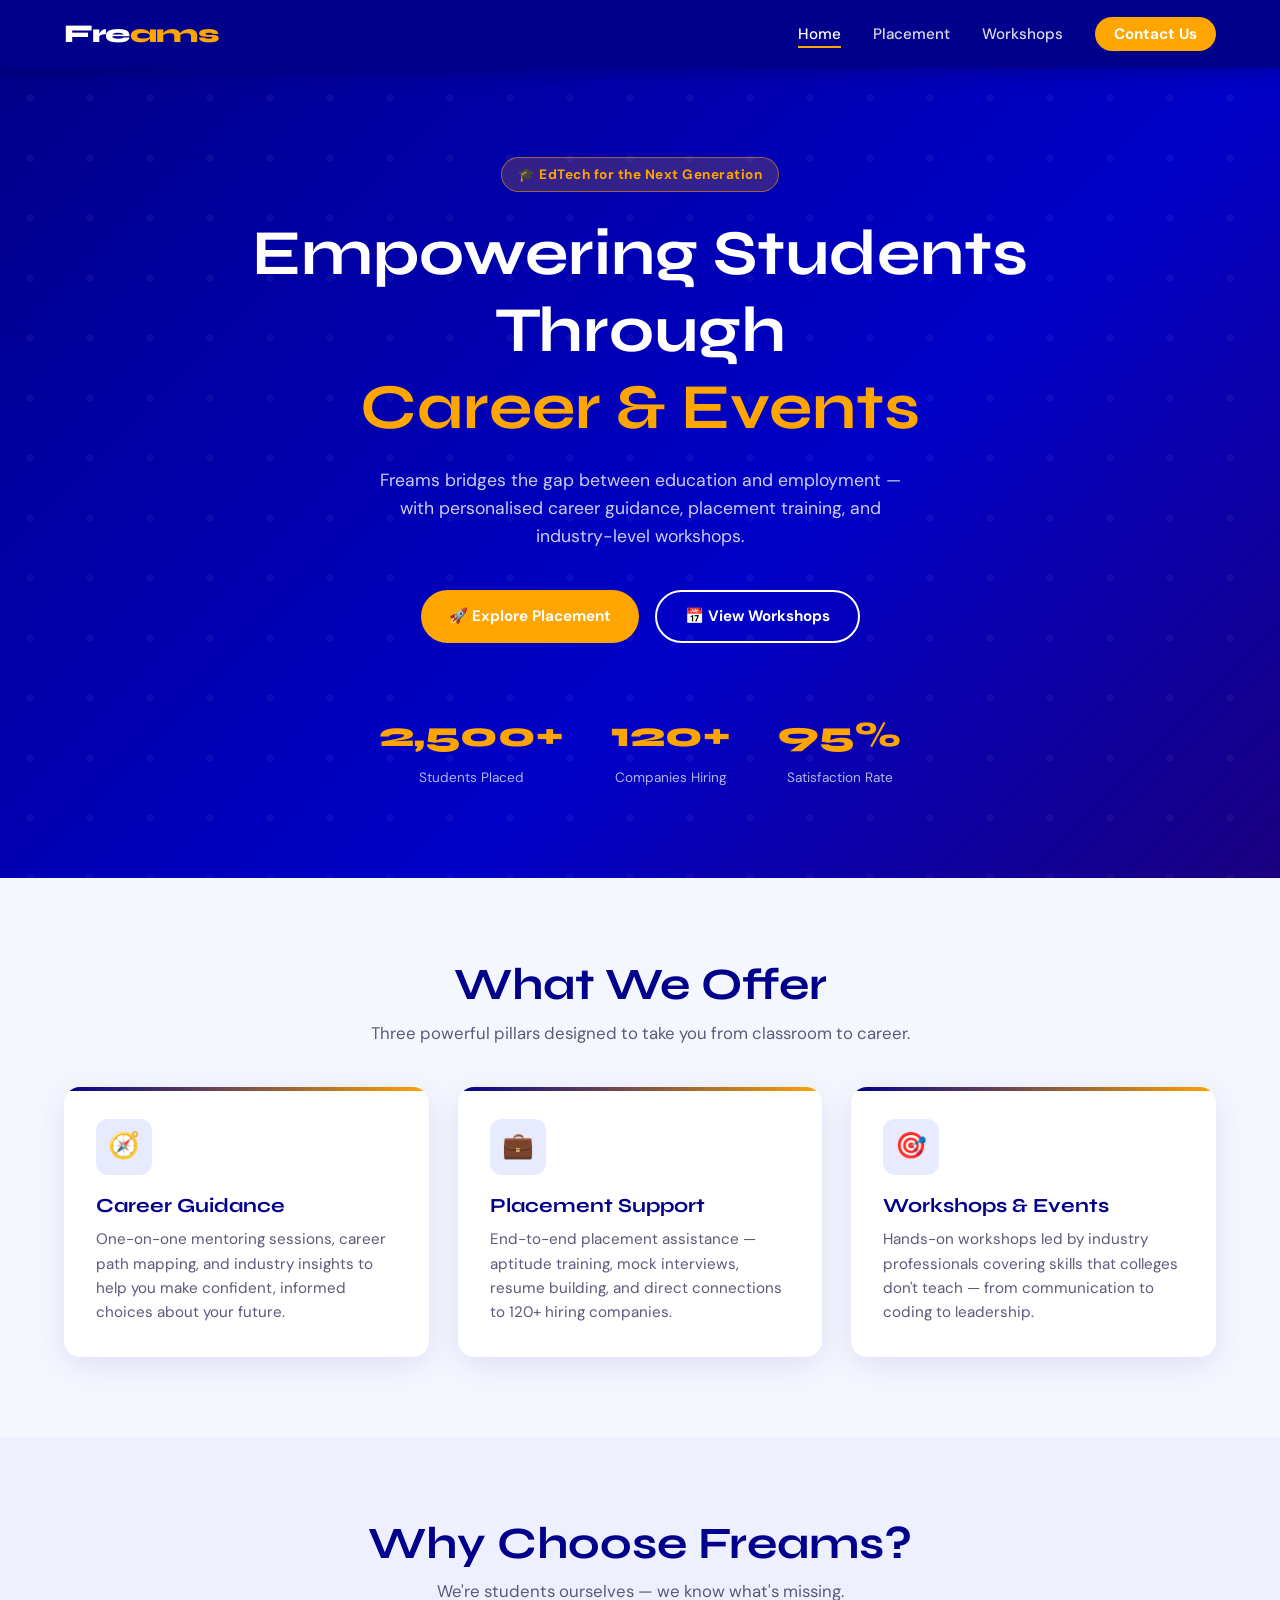
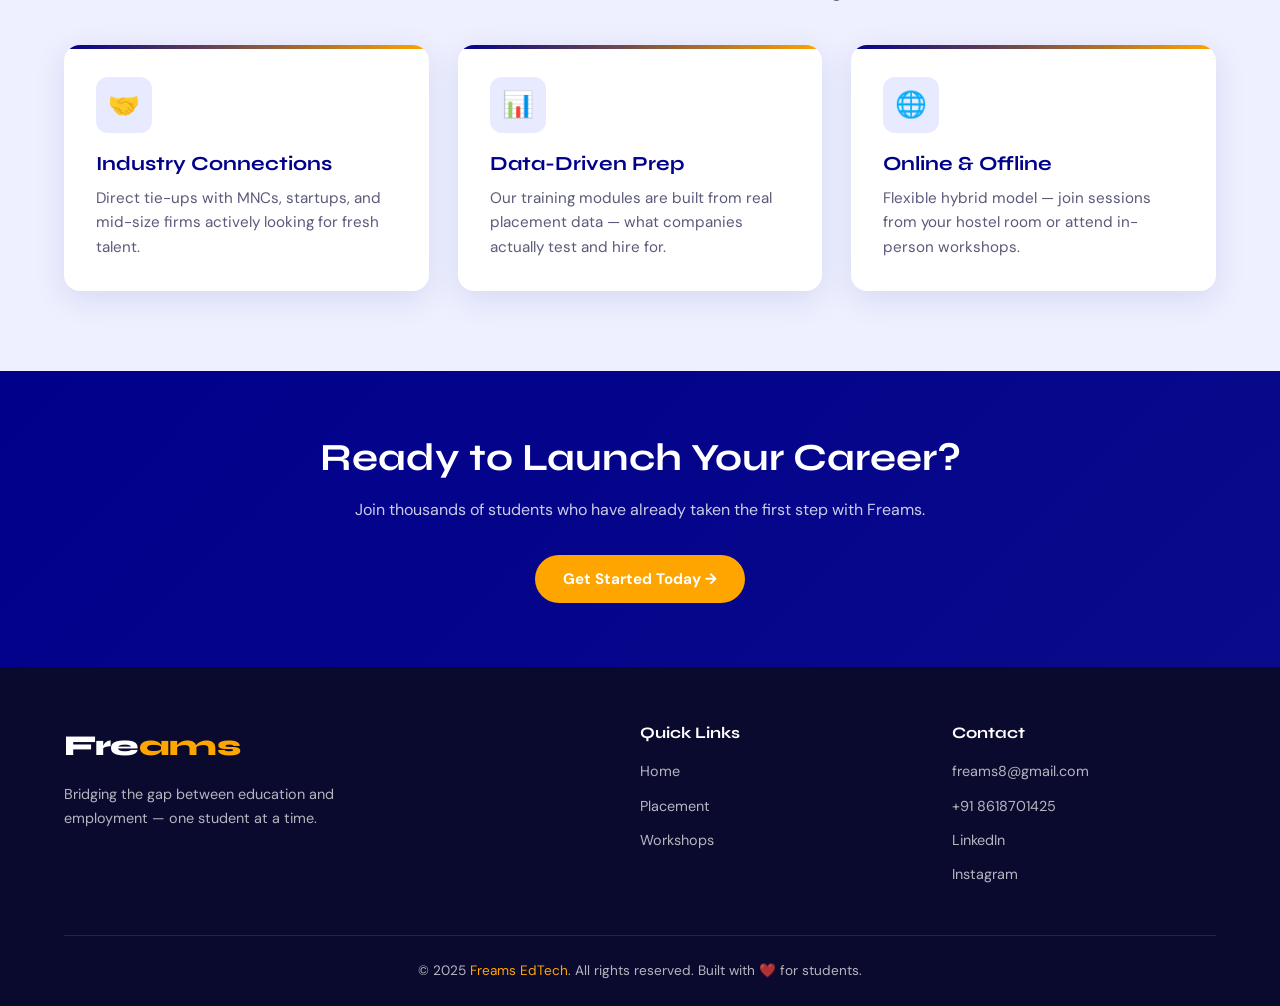
==== index.html @ 82f6578a "Add files via upload" ====
<!DOCTYPE html>
<html lang="en">
<head>
  <meta charset="UTF-8" />
  <meta name="viewport" content="width=device-width, initial-scale=1.0" />
  <title>Freams — Empowering Students Through Career &amp; Events</title>
  <meta name="description" content="Freams EdTech helps students with career guidance, placement support, and workshops." />
  <link rel="stylesheet" href="style.css" />
</head>
<body>

  <!-- ====== NAV ====== -->
  <nav>
    <a href="index.html" class="nav-logo">Fre<span>ams</span></a>
    <ul class="nav-links">
      <li><a href="index.html">Home</a></li>
      <li><a href="placement.html">Placement</a></li>
      <li><a href="workshops.html">Workshops</a></li>
      <li><a href="#contact" class="nav-cta">Contact Us</a></li>
    </ul>
    <div class="hamburger" aria-label="Toggle menu" role="button" tabindex="0">
      <span></span><span></span><span></span>
    </div>
  </nav>

  <!-- ====== HERO ====== -->
  <section class="hero">
    <div class="hero-content">
      <div class="hero-badge">🎓 EdTech for the Next Generation</div>
      <h1>Empowering Students Through<br /><em>Career &amp; Events</em></h1>
      <p>
        Freams bridges the gap between education and employment — with personalised career
        guidance, placement training, and industry-level workshops.
      </p>
      <div class="hero-btns">
        <a href="placement.html" class="btn btn-primary">🚀 Explore Placement</a>
        <a href="workshops.html" class="btn btn-outline">📅 View Workshops</a>
      </div>
      <div class="hero-stats">
        <div class="stat"><div class="stat-num">2,500+</div><div class="stat-label">Students Placed</div></div>
        <div class="stat"><div class="stat-num">120+</div><div class="stat-label">Companies Hiring</div></div>
        <div class="stat"><div class="stat-num">95%</div><div class="stat-label">Satisfaction Rate</div></div>
      </div>
    </div>
  </section>

  <!-- ====== SERVICES ====== -->
  <section id="services">
    <div class="section-center">
      <h2 class="section-title">What We Offer</h2>
      <p class="section-sub">
        Three powerful pillars designed to take you from classroom to career.
      </p>
    </div>
    <div class="cards-grid">

      <!-- Card 1 -->
      <div class="card-wrap">
        <div class="card">
          <div class="card-icon">🧭</div>
          <h3>Career Guidance</h3>
          <p>
            One-on-one mentoring sessions, career path mapping, and industry insights
            to help you make confident, informed choices about your future.
          </p>
        </div>
      </div>

      <!-- Card 2 -->
      <div class="card-wrap">
        <div class="card">
          <div class="card-icon">💼</div>
          <h3>Placement Support</h3>
          <p>
            End-to-end placement assistance — aptitude training, mock interviews,
            resume building, and direct connections to 120+ hiring companies.
          </p>
        </div>
      </div>

      <!-- Card 3 -->
      <div class="card-wrap">
        <div class="card">
          <div class="card-icon">🎯</div>
          <h3>Workshops &amp; Events</h3>
          <p>
            Hands-on workshops led by industry professionals covering skills that
            colleges don't teach — from communication to coding to leadership.
          </p>
        </div>
      </div>

    </div>
  </section>

  <!-- ====== WHY FREAMS ====== -->
  <section style="background: #eef0ff; padding: 5rem 5%;">
    <div style="max-width: 1200px; margin: 0 auto;">
      <div class="section-center">
        <h2 class="section-title">Why Choose Freams?</h2>
        <p class="section-sub">We're students ourselves — we know what's missing.</p>
      </div>
      <div class="cards-grid">
        <div class="card-wrap"><div class="card">
          <div class="card-icon">🤝</div>
          <h3>Industry Connections</h3>
          <p>Direct tie-ups with MNCs, startups, and mid-size firms actively looking for fresh talent.</p>
        </div></div>
        <div class="card-wrap"><div class="card">
          <div class="card-icon">📊</div>
          <h3>Data-Driven Prep</h3>
          <p>Our training modules are built from real placement data — what companies actually test and hire for.</p>
        </div></div>
        <div class="card-wrap"><div class="card">
          <div class="card-icon">🌐</div>
          <h3>Online &amp; Offline</h3>
          <p>Flexible hybrid model — join sessions from your hostel room or attend in-person workshops.</p>
        </div></div>
      </div>
    </div>
  </section>

  <!-- ====== CTA BAND ====== -->
  <div class="highlight-band">
    <h2>Ready to Launch Your Career?</h2>
    <p>Join thousands of students who have already taken the first step with Freams.</p>
    <a href="placement.html" class="btn btn-primary">Get Started Today →</a>
  </div>

  <!-- ====== FOOTER ====== -->
  <footer id="contact">
    <div class="footer-grid">
      <div class="footer-brand">
        <div class="nav-logo">Fre<span>ams</span></div>
        <p>Bridging the gap between education and employment — one student at a time.</p>
      </div>
      <div class="footer-col">
        <h4>Quick Links</h4>
        <ul>
          <li><a href="index.html">Home</a></li>
          <li><a href="placement.html">Placement</a></li>
          <li><a href="workshops.html">Workshops</a></li>
        </ul>
      </div>
      <div class="footer-col">
        <h4>Contact</h4>
        <ul>
          <li><a href="mailto:freams8@gmail.com">freams8@gmail.com</a></li>
          <li><a href="tel:+91 8618701425 ">+91 8618701425 </a></li>
          <li><a href="#">LinkedIn</a></li>
          <li><a href="#">Instagram</a></li>
        </ul>
      </div>
    </div>
    <div class="footer-bottom">
      <p>© 2025 <span>Freams EdTech</span>. All rights reserved. Built with ❤️ for students.</p>
    </div>
  </footer>

  <script src="script.js"></script>
</body>
</html>
---- style.css ----
/* =============================================
   FREAMS EdTech — style.css
   Color palette:
     Primary  : #00008B (deep blue)
     Secondary: #FFA500 (bright orange)
     Light bg : #F5F7FF
     Text dark: #1A1A2E
   ============================================= */

/* ---------- Google Fonts ---------- */
@import url('https://fonts.googleapis.com/css2?family=Syne:wght@600;800&family=DM+Sans:wght@300;400;500;700&display=swap');

/* ---------- CSS Variables ---------- */
:root {
  --blue:      #00008B;
  --blue-mid:  #0000b3;
  --blue-light:#e8eaff;
  --orange:    #FFA500;
  --orange-dk: #e69400;
  --white:     #ffffff;
  --bg:        #F5F7FF;
  --text:      #1A1A2E;
  --muted:     #5a5a7a;
  --card-bg:   #ffffff;
  --shadow:    0 8px 32px rgba(0,0,139,0.10);
  --radius:    16px;
  --transition: 0.35s cubic-bezier(.25,.8,.25,1);
  --font-head: 'Syne', sans-serif;
  --font-body: 'DM Sans', sans-serif;
}

/* ---------- Reset & Base ---------- */
*, *::before, *::after { box-sizing: border-box; margin: 0; padding: 0; }

html { scroll-behavior: smooth; font-size: 16px; }

body {
  font-family: var(--font-body);
  background: var(--bg);
  color: var(--text);
  line-height: 1.6;
  min-height: 100vh;
}

img { max-width: 100%; display: block; }
a  { text-decoration: none; color: inherit; }
ul { list-style: none; }

/* ---------- Typography Helpers ---------- */
h1, h2, h3, h4 { font-family: var(--font-head); line-height: 1.2; }

.section-title {
  font-size: clamp(1.8rem, 4vw, 2.8rem);
  color: var(--blue);
  margin-bottom: 0.5rem;
}
.section-sub {
  color: var(--muted);
  font-size: 1.05rem;
  margin-bottom: 2.5rem;
  max-width: 560px;
}
.section-center { text-align: center; }
.section-center .section-sub { margin-left: auto; margin-right: auto; }

/* ---------- Buttons ---------- */
.btn {
  display: inline-flex;
  align-items: center;
  gap: 8px;
  padding: 0.75rem 1.75rem;
  border-radius: 50px;
  font-family: var(--font-body);
  font-weight: 700;
  font-size: 0.95rem;
  cursor: pointer;
  transition: var(--transition);
  border: none;
}
.btn-primary {
  background: var(--orange);
  color: var(--white);
}
.btn-primary:hover { background: var(--orange-dk); transform: translateY(-3px); box-shadow: 0 6px 20px rgba(255,165,0,.35); }

.btn-outline {
  background: transparent;
  border: 2px solid var(--white);
  color: var(--white);
}
.btn-outline:hover { background: var(--white); color: var(--blue); }

/* ---------- NAV ---------- */
nav {
  position: sticky;
  top: 0;
  z-index: 100;
  background: var(--blue);
  display: flex;
  align-items: center;
  justify-content: space-between;
  padding: 0 5%;
  height: 68px;
  box-shadow: 0 2px 20px rgba(0,0,0,.25);
}

.nav-logo {
  font-family: var(--font-head);
  font-size: 1.6rem;
  font-weight: 800;
  color: var(--white);
  letter-spacing: -0.5px;
}
.nav-logo span { color: var(--orange); }

.nav-links {
  display: flex;
  gap: 2rem;
  align-items: center;
}
.nav-links a {
  color: rgba(255,255,255,.85);
  font-weight: 500;
  font-size: 0.95rem;
  transition: color .2s;
  position: relative;
}
.nav-links a::after {
  content: '';
  position: absolute;
  bottom: -4px; left: 0;
  width: 0; height: 2px;
  background: var(--orange);
  transition: width .3s;
}
.nav-links a:hover, .nav-links a.active { color: var(--white); }
.nav-links a:hover::after, .nav-links a.active::after { width: 100%; }

.nav-cta {
  background: var(--orange);
  color: var(--white) !important;
  padding: 0.45rem 1.2rem;
  border-radius: 50px;
  font-weight: 700 !important;
}
.nav-cta:hover { background: var(--orange-dk); }
.nav-cta::after { display: none; }

/* Hamburger */
.hamburger { display: none; flex-direction: column; gap: 5px; cursor: pointer; }
.hamburger span { width: 26px; height: 2px; background: var(--white); border-radius: 2px; transition: .3s; }

/* ---------- HERO (index) ---------- */
.hero {
  min-height: 90vh;
  background: linear-gradient(135deg, var(--blue) 0%, #0000c8 60%, #1a0080 100%);
  display: flex;
  align-items: center;
  justify-content: center;
  text-align: center;
  padding: 4rem 5%;
  position: relative;
  overflow: hidden;
}
.hero::before {
  content: '';
  position: absolute;
  inset: 0;
  background: url("data:image/svg+xml,%3Csvg width='60' height='60' viewBox='0 0 60 60' xmlns='http://www.w3.org/2000/svg'%3E%3Cg fill='none' fill-rule='evenodd'%3E%3Cg fill='%23ffffff' fill-opacity='0.04'%3E%3Ccircle cx='30' cy='30' r='4'/%3E%3C/g%3E%3C/g%3E%3C/svg%3E");
}
.hero-content { position: relative; z-index: 1; max-width: 780px; }

.hero-badge {
  display: inline-block;
  background: rgba(255,165,0,.2);
  border: 1px solid rgba(255,165,0,.5);
  color: var(--orange);
  padding: .35rem 1rem;
  border-radius: 50px;
  font-size: .85rem;
  font-weight: 700;
  letter-spacing: .5px;
  margin-bottom: 1.5rem;
}
.hero h1 {
  font-size: clamp(2.2rem, 6vw, 4rem);
  color: var(--white);
  margin-bottom: 1.2rem;
}
.hero h1 em { color: var(--orange); font-style: normal; }
.hero p {
  color: rgba(255,255,255,.8);
  font-size: 1.1rem;
  margin-bottom: 2.5rem;
  max-width: 540px;
  margin-left: auto;
  margin-right: auto;
}
.hero-btns { display: flex; gap: 1rem; justify-content: center; flex-wrap: wrap; }

.hero-stats {
  margin-top: 4rem;
  display: flex;
  gap: 3rem;
  justify-content: center;
  flex-wrap: wrap;
}
.stat { text-align: center; }
.stat-num { font-family: var(--font-head); font-size: 2.2rem; font-weight: 800; color: var(--orange); }
.stat-label { color: rgba(255,255,255,.7); font-size: .85rem; margin-top: .25rem; }

/* ---------- SECTIONS ---------- */
section { padding: 5rem 5%; }

/* ---------- CARDS ---------- */
.cards-grid {
  display: grid;
  grid-template-columns: repeat(auto-fill, minmax(280px, 1fr));
  gap: 1.8rem;
}

/* Perspective wrapper — enables 3D */
.card-wrap {
  perspective: 900px;
}

.card {
  background: var(--card-bg);
  border-radius: var(--radius);
  padding: 2rem;
  box-shadow: var(--shadow);
  transition: transform var(--transition), box-shadow var(--transition);
  transform-style: preserve-3d;
  position: relative;
  overflow: hidden;
  cursor: default;
}
.card::before {
  content: '';
  position: absolute;
  top: 0; left: 0; right: 0;
  height: 4px;
  background: linear-gradient(90deg, var(--blue), var(--orange));
  border-radius: var(--radius) var(--radius) 0 0;
}

/* 3D hover — desktop only */
@media (hover: hover) {
  .card:hover {
    transform: translateY(-10px) rotateX(4deg) rotateY(-2deg);
    box-shadow: 0 20px 50px rgba(0,0,139,.18);
  }
}

.card-icon {
  width: 56px; height: 56px;
  background: var(--blue-light);
  border-radius: 12px;
  display: flex; align-items: center; justify-content: center;
  font-size: 1.6rem;
  margin-bottom: 1.2rem;
}
.card h3 {
  font-size: 1.25rem;
  color: var(--blue);
  margin-bottom: .6rem;
}
.card p { color: var(--muted); font-size: .95rem; }

/* ---------- HIGHLIGHT BAND ---------- */
.highlight-band {
  background: linear-gradient(135deg, var(--blue), #0a0a8b);
  color: var(--white);
  padding: 4rem 5%;
  text-align: center;
}
.highlight-band h2 { font-size: clamp(1.6rem, 3.5vw, 2.4rem); color: var(--white); margin-bottom: 1rem; }
.highlight-band p { color: rgba(255,255,255,.8); max-width: 600px; margin: 0 auto 2rem; }

/* ---------- PAGE HERO (inner pages) ---------- */
.page-hero {
  background: linear-gradient(135deg, var(--blue) 0%, #1a006b 100%);
  color: var(--white);
  padding: 5rem 5% 4rem;
  text-align: center;
}
.page-hero h1 { font-size: clamp(2rem, 5vw, 3.2rem); color: var(--white); margin-bottom: 1rem; }
.page-hero p { color: rgba(255,255,255,.8); max-width: 600px; margin: 0 auto; font-size: 1.1rem; }
.page-hero .breadcrumb { margin-bottom: 1rem; font-size: .9rem; color: rgba(255,255,255,.6); }
.page-hero .breadcrumb a { color: var(--orange); }

/* ---------- PLACEMENT PAGE ---------- */
.process-row {
  display: flex;
  gap: 2rem;
  align-items: flex-start;
  flex-wrap: wrap;
}
.process-text { flex: 1 1 300px; }
.process-text h2 { font-size: clamp(1.5rem, 3vw, 2.2rem); color: var(--blue); margin-bottom: 1rem; }
.process-text p { color: var(--muted); margin-bottom: 1rem; }
.process-text ul { display: flex; flex-direction: column; gap: .6rem; margin-top: 1rem; }
.process-text ul li {
  display: flex; align-items: center; gap: .6rem;
  color: var(--text); font-size: .95rem;
}
.process-text ul li::before {
  content: '✓';
  width: 22px; height: 22px;
  background: var(--orange);
  color: var(--white);
  border-radius: 50%;
  display: flex; align-items: center; justify-content: center;
  font-size: .7rem; font-weight: 800;
  flex-shrink: 0;
}
.process-visual { flex: 1 1 280px; }
.process-visual img { border-radius: var(--radius); box-shadow: var(--shadow); }

/* ---------- WORKSHOPS PAGE — Gallery ---------- */
.gallery-grid {
  display: grid;
  grid-template-columns: repeat(3, 1fr);
  grid-template-rows: auto auto;
  gap: 1rem;
}
.gallery-item {
  overflow: hidden;
  border-radius: var(--radius);
  box-shadow: var(--shadow);
  position: relative;
}
.gallery-item:first-child {
  grid-column: span 2;
  grid-row: span 1;
}
.gallery-item img {
  width: 100%;
  height: 100%;
  object-fit: cover;
  transition: transform .5s ease;
}
.gallery-item:hover img { transform: scale(1.06); }

/* Placeholder SVG gallery images */
.gallery-placeholder {
  width: 100%;
  min-height: 220px;
  background: linear-gradient(135deg, var(--blue) 0%, #2200aa 100%);
  display: flex;
  flex-direction: column;
  align-items: center;
  justify-content: center;
  color: rgba(255,255,255,.8);
  font-family: var(--font-body);
  font-size: .9rem;
  gap: .6rem;
  padding: 2rem;
  text-align: center;
}
.gallery-placeholder .gp-icon { font-size: 2.5rem; }
.gallery-placeholder.v2 { background: linear-gradient(135deg, #004080, var(--blue)); }
.gallery-placeholder.v3 { background: linear-gradient(135deg, #001f5b, #003399); }
.gallery-placeholder.v4 { background: linear-gradient(135deg, #330066, #00008B); }
.gallery-placeholder.v5 { background: linear-gradient(135deg, #002255, #001188); }

/* ---------- FOOTER ---------- */
footer {
  background: #0a0a2e;
  color: rgba(255,255,255,.7);
  padding: 3.5rem 5% 1.5rem;
}
.footer-grid {
  display: grid;
  grid-template-columns: 2fr 1fr 1fr;
  gap: 3rem;
  margin-bottom: 3rem;
}
.footer-brand .nav-logo { font-size: 1.8rem; margin-bottom: .8rem; }
.footer-brand p { font-size: .9rem; line-height: 1.7; max-width: 280px; }
.footer-col h4 { color: var(--white); font-size: 1rem; margin-bottom: 1rem; font-family: var(--font-head); }
.footer-col ul { display: flex; flex-direction: column; gap: .55rem; }
.footer-col ul a { font-size: .9rem; transition: color .2s; }
.footer-col ul a:hover { color: var(--orange); }
.footer-bottom {
  border-top: 1px solid rgba(255,255,255,.1);
  padding-top: 1.5rem;
  text-align: center;
  font-size: .85rem;
}
.footer-bottom span { color: var(--orange); }

/* ---------- RESPONSIVE ---------- */

/* Tablet 768px+ */
@media (min-width: 768px) {
  .cards-grid { grid-template-columns: repeat(2, 1fr); }
}

/* Laptop 1024px+ */
@media (min-width: 1024px) {
  .cards-grid { grid-template-columns: repeat(3, 1fr); }
}

/* Desktop 1440px+ */
@media (min-width: 1440px) {
  nav { padding: 0 8%; }
  section { padding: 6rem 8%; }
  .hero, .page-hero { padding-left: 8%; padding-right: 8%; }
  .highlight-band { padding: 5rem 8%; }
  footer { padding: 4rem 8% 2rem; }
}

/* TV 1920px+ */
@media (min-width: 1920px) {
  html { font-size: 18px; }
  nav { padding: 0 12%; }
  section { padding: 7rem 12%; }
  .hero, .page-hero { padding-left: 12%; padding-right: 12%; }
  footer { padding: 5rem 12% 2rem; }
}

/* Mobile ≤767px */
@media (max-width: 767px) {
  .nav-links { display: none; position: absolute; top: 68px; left: 0; right: 0; background: var(--blue); flex-direction: column; padding: 1.5rem; gap: 1rem; z-index: 99; }
  .nav-links.open { display: flex; }
  .hamburger { display: flex; }
  .hero-stats { gap: 1.5rem; }
  .footer-grid { grid-template-columns: 1fr; gap: 2rem; }
  .gallery-grid { grid-template-columns: 1fr 1fr; }
  .gallery-item:first-child { grid-column: span 2; }
  .process-row { flex-direction: column; }
  /* Disable 3D on touch */
  .card:hover { transform: translateY(-6px); }
}
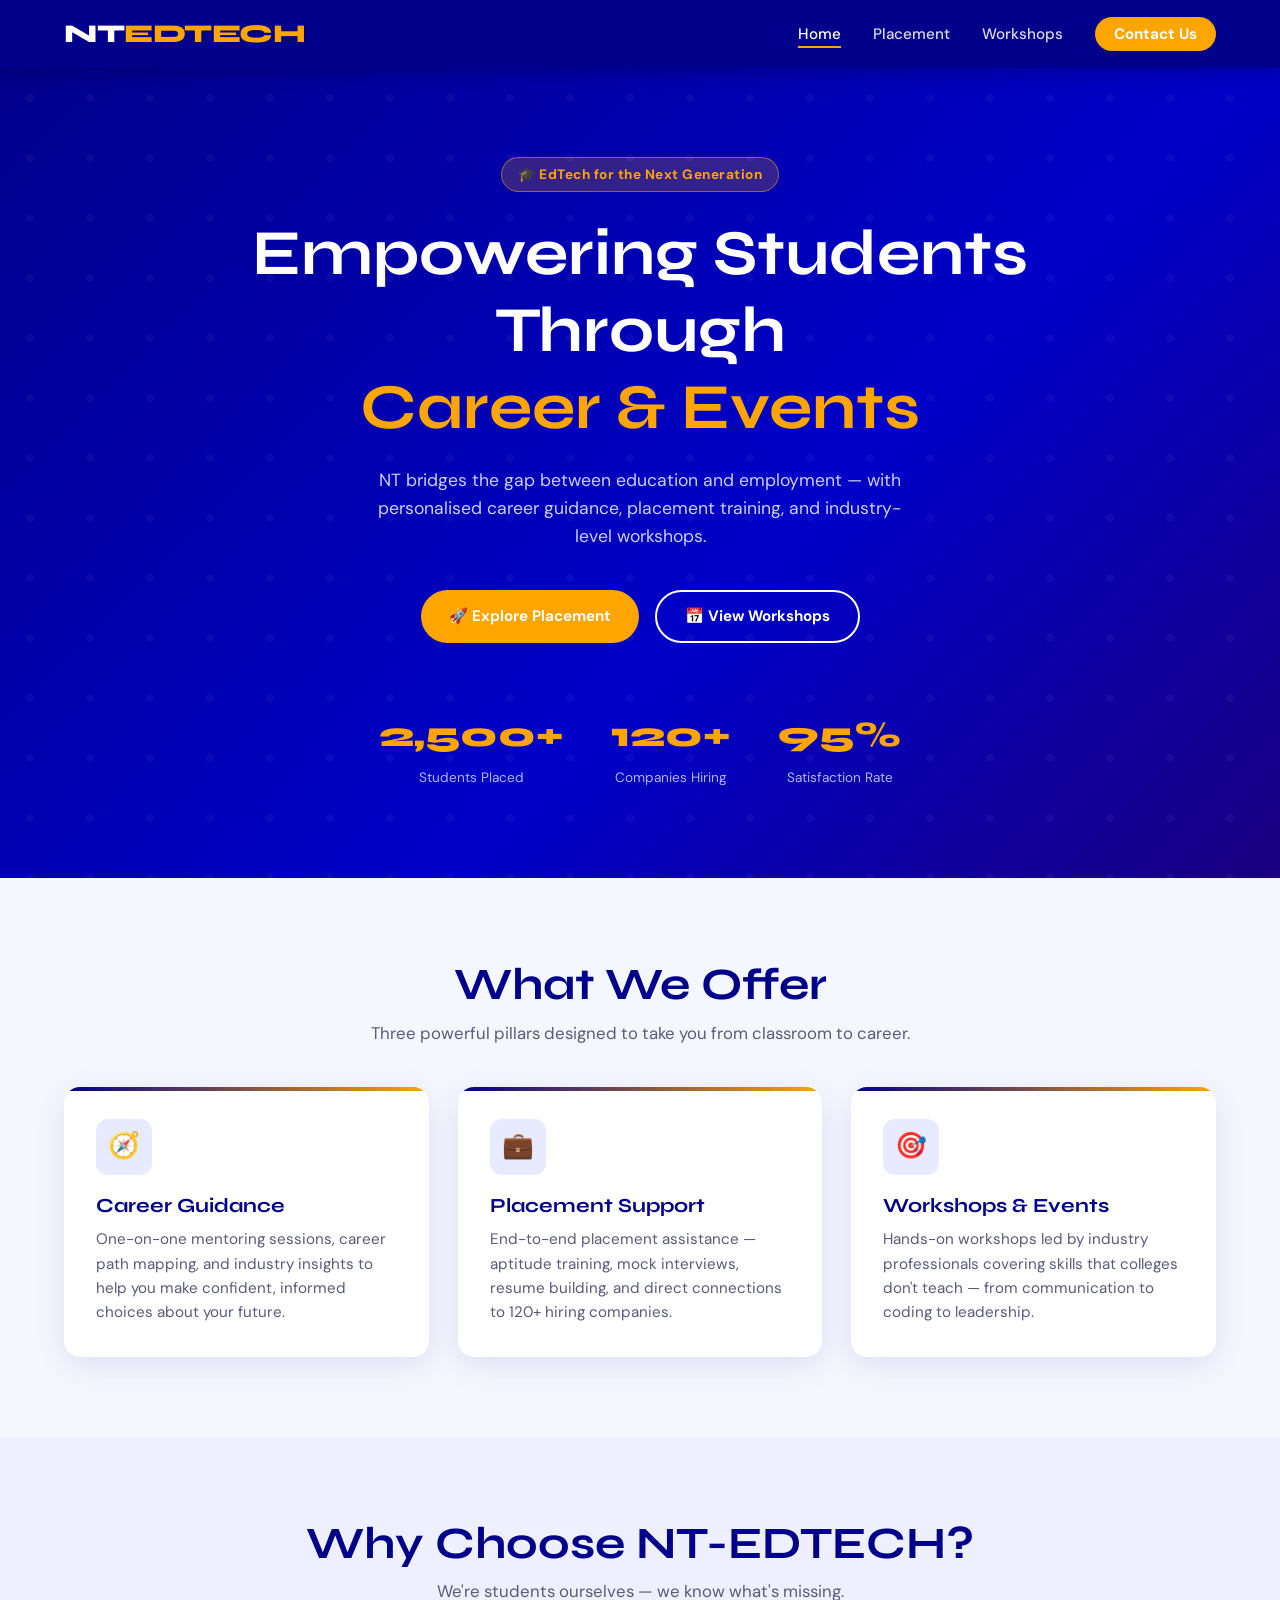
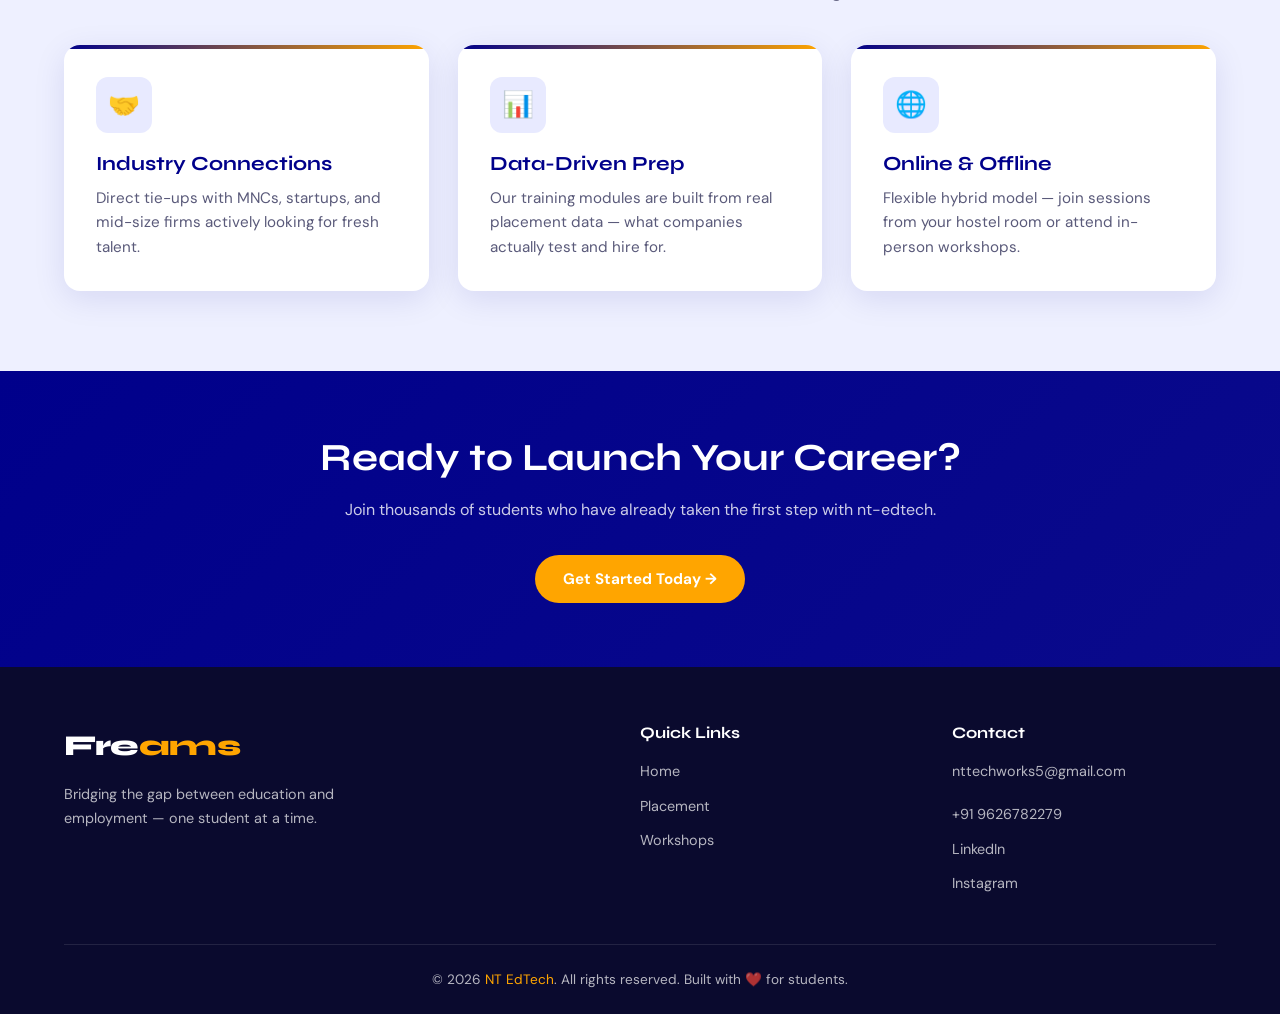
==== commit e0868e4a: "Update index.html" ====
--- a/index.html
+++ b/index.html
@@ -11,7 +11,7 @@
 
   <!-- ====== NAV ====== -->
   <nav>
-    <a href="index.html" class="nav-logo">Fre<span>ams</span></a>
+    <a href="index.html" class="nav-logo">NT<span>EDTECH</span></a>
     <ul class="nav-links">
       <li><a href="index.html">Home</a></li>
       <li><a href="placement.html">Placement</a></li>
@@ -29,7 +29,7 @@
       <div class="hero-badge">🎓 EdTech for the Next Generation</div>
       <h1>Empowering Students Through<br /><em>Career &amp; Events</em></h1>
       <p>
-        Freams bridges the gap between education and employment — with personalised career
+        NT bridges the gap between education and employment — with personalised career
         guidance, placement training, and industry-level workshops.
       </p>
       <div class="hero-btns">
@@ -97,7 +97,7 @@
   <section style="background: #eef0ff; padding: 5rem 5%;">
     <div style="max-width: 1200px; margin: 0 auto;">
       <div class="section-center">
-        <h2 class="section-title">Why Choose Freams?</h2>
+        <h2 class="section-title">Why Choose NT-EDTECH?</h2>
         <p class="section-sub">We're students ourselves — we know what's missing.</p>
       </div>
       <div class="cards-grid">
@@ -123,7 +123,7 @@
   <!-- ====== CTA BAND ====== -->
   <div class="highlight-band">
     <h2>Ready to Launch Your Career?</h2>
-    <p>Join thousands of students who have already taken the first step with Freams.</p>
+    <p>Join thousands of students who have already taken the first step with nt-edtech.</p>
     <a href="placement.html" class="btn btn-primary">Get Started Today →</a>
   </div>
 
@@ -145,15 +145,15 @@
       <div class="footer-col">
         <h4>Contact</h4>
         <ul>
-          <li><a href="mailto:freams8@gmail.com">freams8@gmail.com</a></li>
-          <li><a href="tel:+91 8618701425 ">+91 8618701425 </a></li>
+          <li><a href="mailto:nttechworks5@gmail.com">nttechworks5@gmail.com</li>
+          <li><a href="tel:+91 9626782279 ">+91 9626782279 </a></li>
           <li><a href="#">LinkedIn</a></li>
           <li><a href="#">Instagram</a></li>
         </ul>
       </div>
     </div>
     <div class="footer-bottom">
-      <p>© 2025 <span>Freams EdTech</span>. All rights reserved. Built with ❤️ for students.</p>
+      <p>© 2026 <span>NT EdTech</span>. All rights reserved. Built with ❤️ for students.</p>
     </div>
   </footer>
 
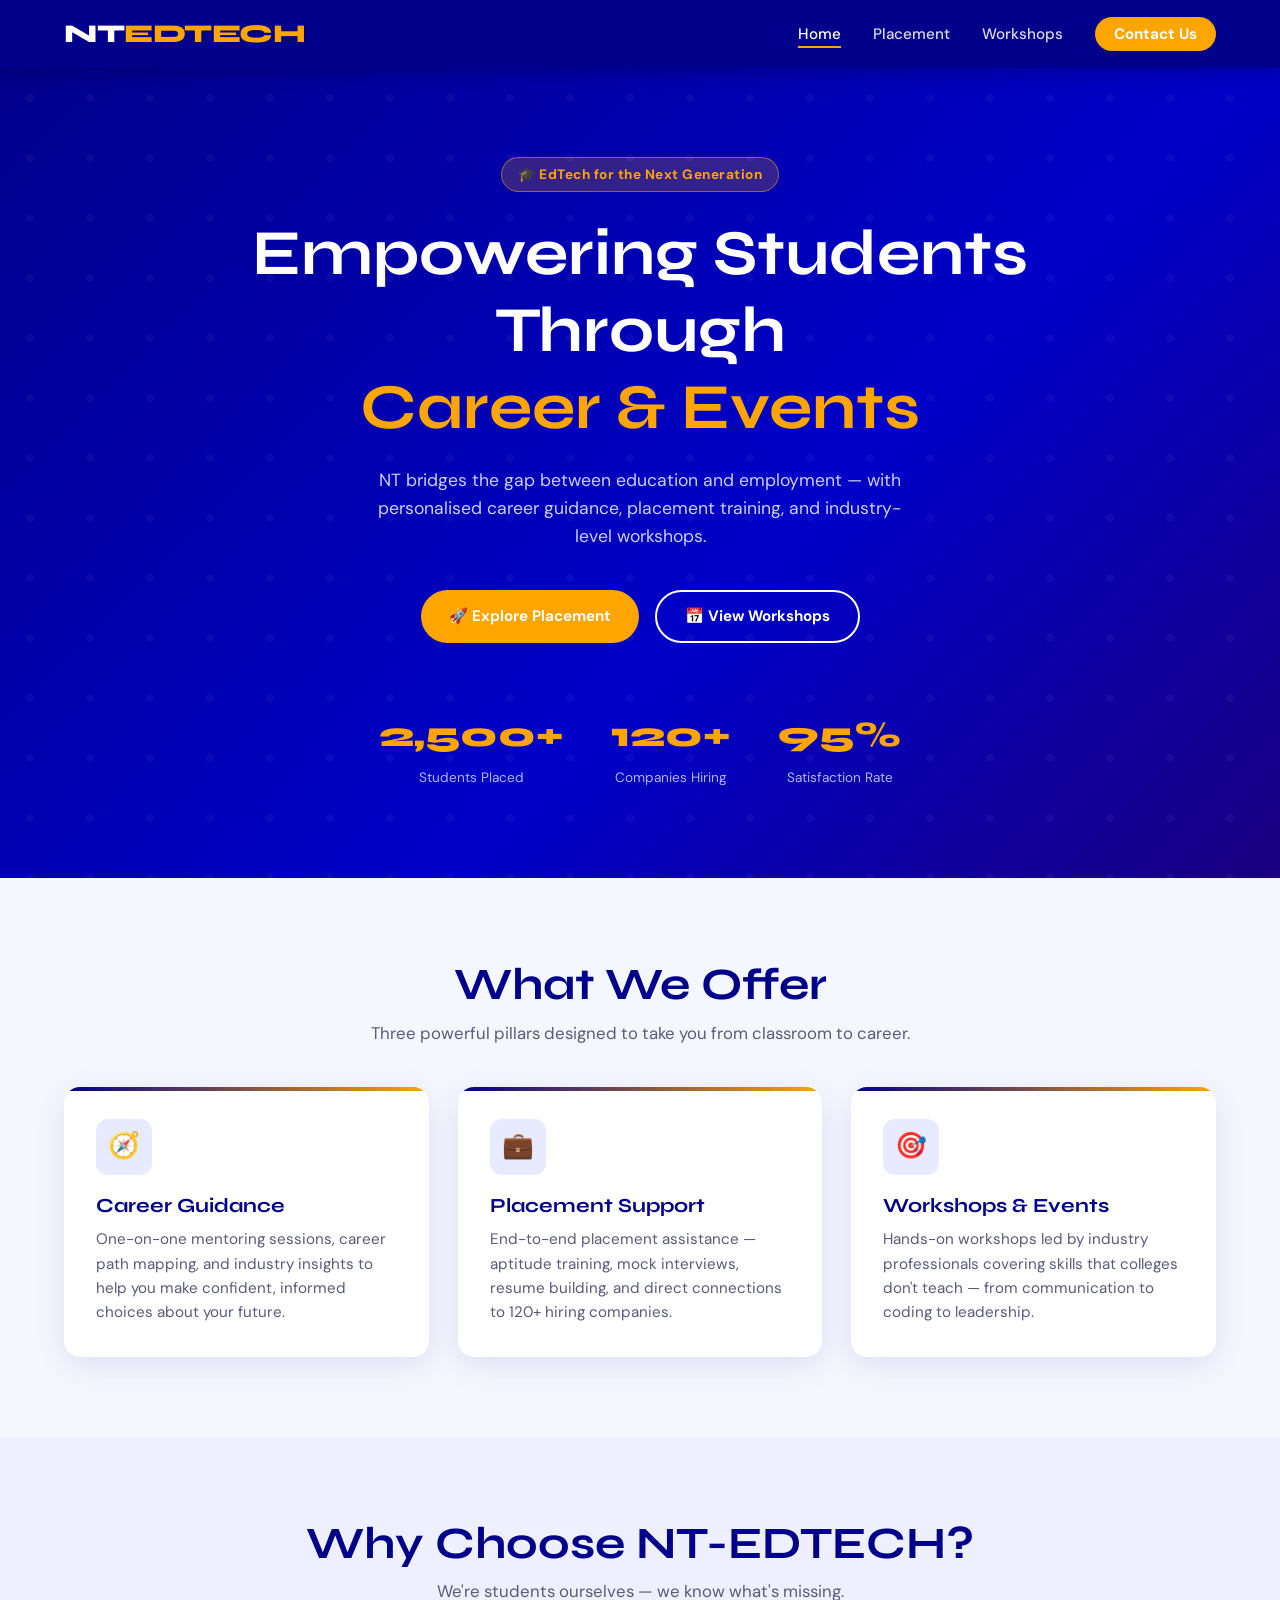
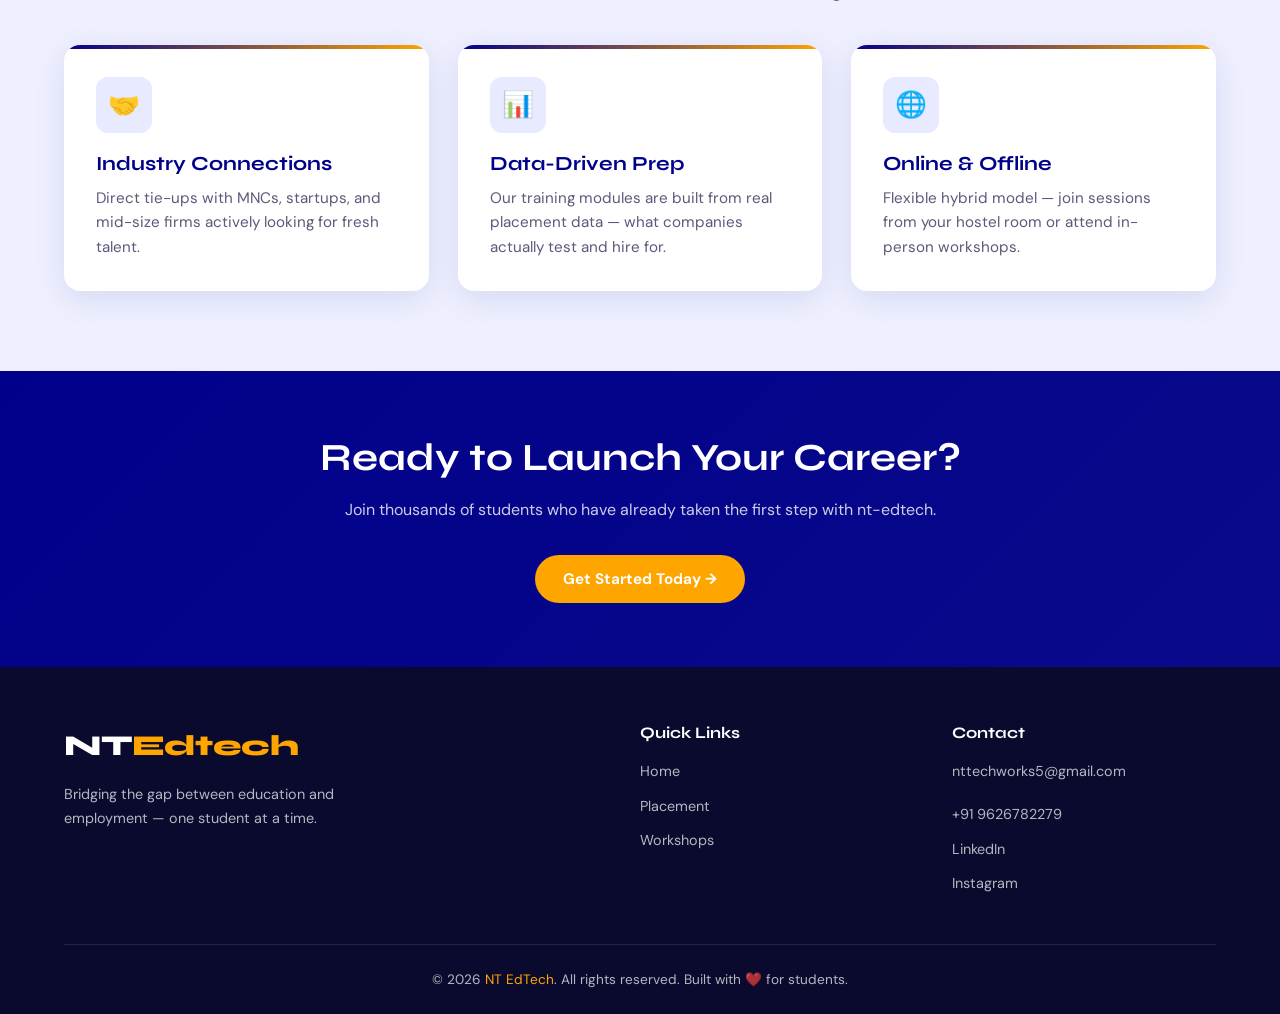
==== commit acbf486d: "Update index.html" ====
--- a/index.html
+++ b/index.html
@@ -3,8 +3,8 @@
 <head>
   <meta charset="UTF-8" />
   <meta name="viewport" content="width=device-width, initial-scale=1.0" />
-  <title>Freams — Empowering Students Through Career &amp; Events</title>
-  <meta name="description" content="Freams EdTech helps students with career guidance, placement support, and workshops." />
+  <title>NT EDTECH — Empowering Students Through Career &amp; Events</title>
+  <meta name="description" content="NT EdTech helps students with career guidance, placement support, and workshops." />
   <link rel="stylesheet" href="style.css" />
 </head>
 <body>
@@ -131,7 +131,7 @@
   <footer id="contact">
     <div class="footer-grid">
       <div class="footer-brand">
-        <div class="nav-logo">Fre<span>ams</span></div>
+        <div class="nav-logo">NT<span>Edtech</span></div>
         <p>Bridging the gap between education and employment — one student at a time.</p>
       </div>
       <div class="footer-col">
